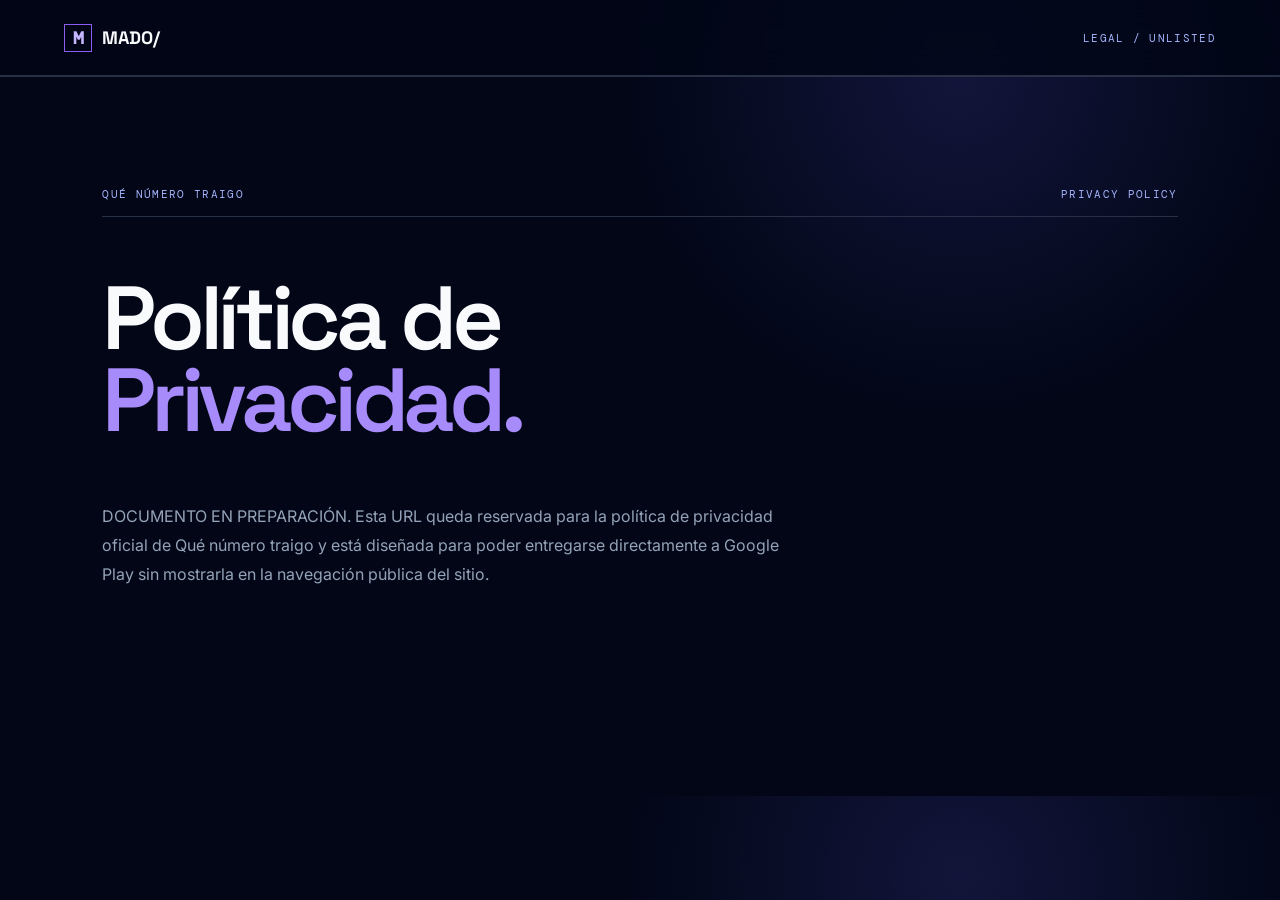
==== privacy.html @ 671d4009 "MADO" ====
<!doctype html>
<html lang="es"><head><meta charset="UTF-8"><meta name="viewport" content="width=device-width,initial-scale=1"><title>Privacy Policy — Qué número traigo</title><link rel="stylesheet" href="../../styles.css"></head>
<body>
<header class="nav"><a class="brand" href="../../index.html"><span class="brand-mark">M</span><span>MADO<span class="muted">/</span></span></a><span class="system">LEGAL / UNLISTED</span></header>
<main class="section" style="min-height:80vh">
<div class="section-head"><span>QUÉ NÚMERO TRAIGO</span><span>PRIVACY POLICY</span></div>
<h1 style="font:600 clamp(3rem,7vw,7rem)/.92 'Space Grotesk';letter-spacing:-.06em">Política de<br><span style="color:#a78bfa">Privacidad.</span></h1>
<p style="max-width:700px;color:#94a3b8;line-height:1.8">DOCUMENTO EN PREPARACIÓN. Esta URL queda reservada para la política de privacidad oficial de Qué número traigo y está diseñada para poder entregarse directamente a Google Play sin mostrarla en la navegación pública del sitio.</p>
</main>
</body></html>
---- styles.css ----
@import url('https://fonts.googleapis.com/css2?family=DM+Mono:wght@400;500&family=Inter:wght@400;500;600;700&family=Space+Grotesk:wght@400;500;600;700&display=swap');

:root{
  --bg:#020617; --surface:#0b1120; --line:#273044;
  --text:#f8fafc; --muted:#94a3b8; --violet:#8b5cf6; --blue:#6366f1;
}
*{box-sizing:border-box} html{scroll-behavior:smooth}
body{margin:0;background:radial-gradient(circle at 75% 10%,rgba(99,102,241,.16),transparent 28%),var(--bg);color:var(--text);font-family:Inter,sans-serif}
body:before{content:"";position:fixed;inset:0;pointer-events:none;opacity:.16;background-image:linear-gradient(rgba(255,255,255,.035) 1px,transparent 1px),linear-gradient(90deg,rgba(255,255,255,.035) 1px,transparent 1px);background-size:48px 48px}
a{color:inherit;text-decoration:none}.nav{height:76px;border-bottom:1px solid var(--line);display:flex;align-items:center;justify-content:space-between;padding:0 5vw;position:sticky;top:0;background:rgba(2,6,23,.84);backdrop-filter:blur(16px);z-index:10}
.brand{display:flex;gap:10px;align-items:center;font:700 18px 'Space Grotesk'}.brand-mark{width:28px;height:28px;border:1px solid var(--violet);display:grid;place-items:center;color:#c4b5fd;font-family:'DM Mono'}
.nav nav{display:flex;gap:28px;color:var(--muted);font:12px 'DM Mono'}.nav nav a:hover{color:#fff}.system,.eyebrow,.section-head,.project-number,.project-status,small{font:11px 'DM Mono';letter-spacing:.12em;color:#a5b4fc}
.hero{min-height:calc(100vh - 76px);padding:13vh 8vw 10vh;display:flex;flex-direction:column;justify-content:center;max-width:1200px}
.hero h1{font:600 clamp(4.5rem,10vw,9.5rem)/.86 'Space Grotesk';letter-spacing:-.07em;margin:24px 0}.hero h1 span,.lab h2 span{background:linear-gradient(100deg,#818cf8,#c084fc);-webkit-background-clip:text;color:transparent}.hero p{max-width:580px;color:var(--muted);font-size:18px;line-height:1.7}.actions{display:flex;gap:12px;flex-wrap:wrap;margin-top:28px}.button{border:1px solid var(--line);padding:14px 18px;font:11px 'DM Mono';transition:.2s}.button:hover{border-color:#818cf8;transform:translateY(-2px)}.button.primary{border-color:#6366f1;background:linear-gradient(100deg,#4f46e5,#7c3aed)}
.section{padding:110px 8vw;border-top:1px solid var(--line)}.section-head{display:flex;justify-content:space-between;border-bottom:1px solid var(--line);padding-bottom:15px;margin-bottom:44px}.project-card{display:grid;grid-template-columns:1fr 2.5fr auto;gap:40px;align-items:end;border:1px solid var(--line);background:rgba(11,17,32,.75);padding:42px;min-height:280px}.project-card h2{font:600 clamp(2.8rem,6vw,6rem)/.9 'Space Grotesk';letter-spacing:-.055em;margin:10px 0}.project-card p,.service p,.contact p{color:var(--muted);line-height:1.7}.project-status{align-self:start}.text-link{display:inline-block;margin-top:25px;color:#c4b5fd;font:11px 'DM Mono'}.grid{display:grid;grid-template-columns:repeat(3,1fr);border-top:1px solid var(--line);border-left:1px solid var(--line)}.service{min-height:230px;padding:30px;border-right:1px solid var(--line);border-bottom:1px solid var(--line)}.service h3{font:600 25px 'Space Grotesk';margin:45px 0 12px}.lab h2,.contact h2{font:600 clamp(3rem,7vw,7rem)/.92 'Space Grotesk';letter-spacing:-.06em;margin:0}.contact p{max-width:560px;font-size:18px;margin:28px 0}footer{display:flex;justify-content:space-between;padding:28px 8vw;border-top:1px solid var(--line);color:var(--muted);font:10px 'DM Mono'}
@media(max-width:800px){.nav nav{display:none}.system{display:none}.hero{padding:12vh 6vw}.hero h1{font-size:18vw}.section{padding:80px 6vw}.project-card{grid-template-columns:1fr;padding:28px}.grid{grid-template-columns:1fr}.section-head{font-size:9px}footer{padding:25px 6vw;gap:20px;flex-direction:column}}
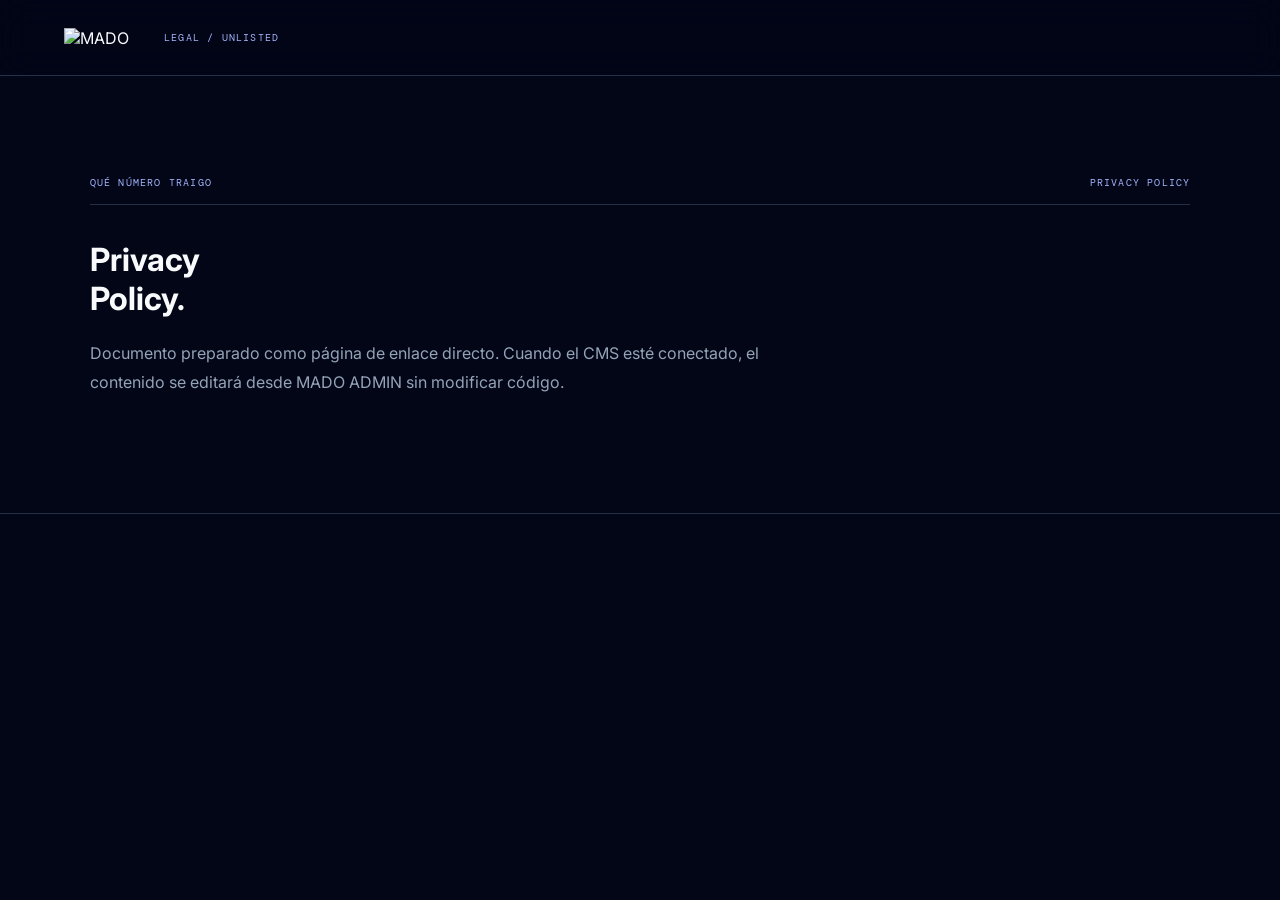
==== commit b61652dc: "MADO V2" ====
--- a/privacy.html
+++ b/privacy.html
@@ -1,10 +1 @@
-<!doctype html>
-<html lang="es"><head><meta charset="UTF-8"><meta name="viewport" content="width=device-width,initial-scale=1"><title>Privacy Policy — Qué número traigo</title><link rel="stylesheet" href="../../styles.css"></head>
-<body>
-<header class="nav"><a class="brand" href="../../index.html"><span class="brand-mark">M</span><span>MADO<span class="muted">/</span></span></a><span class="system">LEGAL / UNLISTED</span></header>
-<main class="section" style="min-height:80vh">
-<div class="section-head"><span>QUÉ NÚMERO TRAIGO</span><span>PRIVACY POLICY</span></div>
-<h1 style="font:600 clamp(3rem,7vw,7rem)/.92 'Space Grotesk';letter-spacing:-.06em">Política de<br><span style="color:#a78bfa">Privacidad.</span></h1>
-<p style="max-width:700px;color:#94a3b8;line-height:1.8">DOCUMENTO EN PREPARACIÓN. Esta URL queda reservada para la política de privacidad oficial de Qué número traigo y está diseñada para poder entregarse directamente a Google Play sin mostrarla en la navegación pública del sitio.</p>
-</main>
-</body></html>
+<!doctype html><html lang="es"><head><meta charset="UTF-8"><meta name="viewport" content="width=device-width,initial-scale=1"><title>Privacy Policy — Qué número traigo</title><link rel="stylesheet" href="../../styles.css"></head><body><header class="nav"><a class="brand" href="../../index.html"><img src="../../assets/brand/mado-logo.png" alt="MADO"></a><span class="system">LEGAL / UNLISTED</span></header><main class="section"><div class="section-head"><span>QUÉ NÚMERO TRAIGO</span><span>PRIVACY POLICY</span></div><h1 class="lab h2">Privacy<br><span>Policy.</span></h1><p style="max-width:700px;color:#94a3b8;line-height:1.8">Documento preparado como página de enlace directo. Cuando el CMS esté conectado, el contenido se editará desde MADO ADMIN sin modificar código.</p></main></body></html>
--- a/styles.css
+++ b/styles.css
@@ -1,16 +1,8 @@
-@import url('https://fonts.googleapis.com/css2?family=DM+Mono:wght@400;500&family=Inter:wght@400;500;600;700&family=Space+Grotesk:wght@400;500;600;700&display=swap');
-
-:root{
-  --bg:#020617; --surface:#0b1120; --line:#273044;
-  --text:#f8fafc; --muted:#94a3b8; --violet:#8b5cf6; --blue:#6366f1;
-}
-*{box-sizing:border-box} html{scroll-behavior:smooth}
-body{margin:0;background:radial-gradient(circle at 75% 10%,rgba(99,102,241,.16),transparent 28%),var(--bg);color:var(--text);font-family:Inter,sans-serif}
-body:before{content:"";position:fixed;inset:0;pointer-events:none;opacity:.16;background-image:linear-gradient(rgba(255,255,255,.035) 1px,transparent 1px),linear-gradient(90deg,rgba(255,255,255,.035) 1px,transparent 1px);background-size:48px 48px}
-a{color:inherit;text-decoration:none}.nav{height:76px;border-bottom:1px solid var(--line);display:flex;align-items:center;justify-content:space-between;padding:0 5vw;position:sticky;top:0;background:rgba(2,6,23,.84);backdrop-filter:blur(16px);z-index:10}
-.brand{display:flex;gap:10px;align-items:center;font:700 18px 'Space Grotesk'}.brand-mark{width:28px;height:28px;border:1px solid var(--violet);display:grid;place-items:center;color:#c4b5fd;font-family:'DM Mono'}
-.nav nav{display:flex;gap:28px;color:var(--muted);font:12px 'DM Mono'}.nav nav a:hover{color:#fff}.system,.eyebrow,.section-head,.project-number,.project-status,small{font:11px 'DM Mono';letter-spacing:.12em;color:#a5b4fc}
-.hero{min-height:calc(100vh - 76px);padding:13vh 8vw 10vh;display:flex;flex-direction:column;justify-content:center;max-width:1200px}
-.hero h1{font:600 clamp(4.5rem,10vw,9.5rem)/.86 'Space Grotesk';letter-spacing:-.07em;margin:24px 0}.hero h1 span,.lab h2 span{background:linear-gradient(100deg,#818cf8,#c084fc);-webkit-background-clip:text;color:transparent}.hero p{max-width:580px;color:var(--muted);font-size:18px;line-height:1.7}.actions{display:flex;gap:12px;flex-wrap:wrap;margin-top:28px}.button{border:1px solid var(--line);padding:14px 18px;font:11px 'DM Mono';transition:.2s}.button:hover{border-color:#818cf8;transform:translateY(-2px)}.button.primary{border-color:#6366f1;background:linear-gradient(100deg,#4f46e5,#7c3aed)}
-.section{padding:110px 8vw;border-top:1px solid var(--line)}.section-head{display:flex;justify-content:space-between;border-bottom:1px solid var(--line);padding-bottom:15px;margin-bottom:44px}.project-card{display:grid;grid-template-columns:1fr 2.5fr auto;gap:40px;align-items:end;border:1px solid var(--line);background:rgba(11,17,32,.75);padding:42px;min-height:280px}.project-card h2{font:600 clamp(2.8rem,6vw,6rem)/.9 'Space Grotesk';letter-spacing:-.055em;margin:10px 0}.project-card p,.service p,.contact p{color:var(--muted);line-height:1.7}.project-status{align-self:start}.text-link{display:inline-block;margin-top:25px;color:#c4b5fd;font:11px 'DM Mono'}.grid{display:grid;grid-template-columns:repeat(3,1fr);border-top:1px solid var(--line);border-left:1px solid var(--line)}.service{min-height:230px;padding:30px;border-right:1px solid var(--line);border-bottom:1px solid var(--line)}.service h3{font:600 25px 'Space Grotesk';margin:45px 0 12px}.lab h2,.contact h2{font:600 clamp(3rem,7vw,7rem)/.92 'Space Grotesk';letter-spacing:-.06em;margin:0}.contact p{max-width:560px;font-size:18px;margin:28px 0}footer{display:flex;justify-content:space-between;padding:28px 8vw;border-top:1px solid var(--line);color:var(--muted);font:10px 'DM Mono'}
-@media(max-width:800px){.nav nav{display:none}.system{display:none}.hero{padding:12vh 6vw}.hero h1{font-size:18vw}.section{padding:80px 6vw}.project-card{grid-template-columns:1fr;padding:28px}.grid{grid-template-columns:1fr}.section-head{font-size:9px}footer{padding:25px 6vw;gap:20px;flex-direction:column}}
+@import url('https://fonts.googleapis.com/css2?family=DM+Mono:wght@400;500&family=Inter:wght@400;500;600;700&family=Space+Grotesk:wght@500;600;700&display=swap');
+:root{--bg:#020617;--surface:#08101e;--line:#243047;--text:#f8fafc;--muted:#94a3b8;--violet:#8b5cf6;--blue:#6366f1}
+*{box-sizing:border-box}html{scroll-behavior:smooth}body{margin:0;background:var(--bg);color:var(--text);font-family:Inter,Arial,sans-serif}.grid-bg{position:fixed;inset:0;pointer-events:none;opacity:.13;background-image:linear-gradient(rgba(255,255,255,.04) 1px,transparent 1px),linear-gradient(90deg,rgba(255,255,255,.04) 1px,transparent 1px);background-size:48px 48px;z-index:-1}
+a{color:inherit;text-decoration:none}.nav{height:76px;display:flex;align-items:center;gap:35px;padding:0 5vw;border-bottom:1px solid var(--line);position:sticky;top:0;z-index:20;background:rgba(2,6,23,.82);backdrop-filter:blur(18px)}.brand img{width:155px;height:54px;object-fit:contain;object-position:left center;mix-blend-mode:screen}.nav nav{display:flex;gap:24px;margin:auto;font:11px 'DM Mono';color:var(--muted)}.nav nav a:hover{color:#fff}.nav-actions{display:flex;gap:10px;align-items:center}.admin-link{font:10px 'DM Mono';color:#818cf8;border:1px solid #27304a;padding:9px 11px}.button{display:inline-block;padding:13px 18px;border:1px solid var(--line);font:11px 'DM Mono';transition:.2s}.button:hover,.service:hover{border-color:#818cf8;transform:translateY(-2px)}.button.primary{background:linear-gradient(100deg,#4f46e5,#8b5cf6);border-color:#6366f1}.button.small{padding:10px 14px}.icon-btn{background:none;border:1px solid var(--line);color:#c4b5fd;width:35px;height:35px;cursor:pointer;font-size:18px}
+.hero{padding:90px 7vw 0;max-width:1450px;margin:auto}.eyebrow,.tag,.section-head,small,.system{font:10px 'DM Mono';letter-spacing:.12em;color:#a5b4fc}.hero-grid{display:grid;grid-template-columns:1fr .9fr;align-items:center;min-height:590px}.hero h1{font:600 clamp(4rem,8.5vw,8.7rem)/.87 'Space Grotesk';letter-spacing:-.075em;margin:24px 0}.hero h1 span,.lab h2 span{background:linear-gradient(100deg,#6366f1,#c084fc);-webkit-background-clip:text;color:transparent}.hero p{max-width:570px;color:var(--muted);font-size:18px;line-height:1.7}.actions{display:flex;gap:10px;flex-wrap:wrap;margin-top:28px}.hero-art{min-height:480px;position:relative;display:grid;place-items:center}.orb{width:330px;height:330px;border-radius:50%;background:radial-gradient(circle,#7c3aed 0,#4f46e5 18%,transparent 67%);filter:blur(15px);opacity:.75}.terminal{position:absolute;border:1px solid #414b6b;background:linear-gradient(145deg,rgba(12,18,35,.92),rgba(5,8,20,.72));padding:28px;width:280px;box-shadow:0 0 90px rgba(99,102,241,.25);font:11px 'DM Mono';line-height:2;color:#a5b4fc}.terminal b{font:600 55px 'Space Grotesk';color:#fff;display:block;line-height:1}.terminal small{font-size:9px}.quick-grid{display:grid;grid-template-columns:repeat(6,1fr);border-top:1px solid var(--line);border-bottom:1px solid var(--line)}.quick-grid a{padding:22px 10px;text-align:center;border-right:1px solid var(--line);font:10px 'DM Mono';color:var(--muted)}.quick-grid a:hover{color:#fff;background:#0b1120}.quick-grid span{display:block;font-size:25px;color:#8b5cf6;margin-bottom:9px}
+.section{padding:100px 7vw;border-bottom:1px solid var(--line);max-width:1450px;margin:auto}.section-head{display:flex;justify-content:space-between;padding-bottom:15px;border-bottom:1px solid var(--line);margin-bottom:35px}.section-head a{color:#c4b5fd}.featured{display:grid;grid-template-columns:2fr 1fr;gap:14px}.featured-card,.next-card{border:1px solid var(--line);background:linear-gradient(145deg,rgba(10,17,32,.95),rgba(3,7,18,.92));padding:40px;min-height:390px;position:relative;overflow:hidden}.featured-card{display:grid;grid-template-columns:1.2fr .8fr}.featured-card h2{font:600 clamp(3rem,5vw,5.5rem)/.88 'Space Grotesk';letter-spacing:-.06em;margin:18px 0}.featured-card p,.next-card p,.service p,.contact p{color:var(--muted);line-height:1.65}.chips{display:flex;gap:7px;margin:22px 0}.chips span{border:1px solid var(--line);padding:6px 9px;font:9px 'DM Mono';color:#a5b4fc}.phone{align-self:center;justify-self:center;width:170px;height:300px;border:2px solid #4f46e5;border-radius:25px;display:grid;place-items:center;font:700 75px 'Space Grotesk';background:radial-gradient(circle at 50% 35%,#312e81,transparent 50%)}.phone small{text-align:center;position:absolute;margin-top:180px}.next-card h3{font:600 40px 'Space Grotesk';margin-top:110px}.muted{color:var(--muted);font:10px 'DM Mono'}.service-grid{display:grid;grid-template-columns:repeat(3,1fr);border-left:1px solid var(--line);border-top:1px solid var(--line)}.service{padding:30px;min-height:220px;border-right:1px solid var(--line);border-bottom:1px solid var(--line);transition:.2s}.service h3{font:600 28px 'Space Grotesk';margin:50px 0 10px}.lab h2,.contact h2{font:600 clamp(3.5rem,7vw,7.5rem)/.9 'Space Grotesk';letter-spacing:-.07em;margin:0}.contact p{font-size:22px}.contact{padding-bottom:140px}footer{display:flex;justify-content:space-between;gap:20px;padding:26px 7vw;color:var(--muted);font:10px 'DM Mono'}footer a{color:#a5b4fc}
+.modal{position:fixed;inset:0;background:rgba(0,0,0,.7);backdrop-filter:blur(10px);display:none;place-items:start center;padding-top:15vh;z-index:50}.modal.open{display:grid}.modal-box{width:min(650px,90vw);border:1px solid #3b4663;background:#060b17;padding:30px;position:relative}.close{position:absolute;right:18px;top:12px;background:none;border:0;color:#fff;font-size:28px;cursor:pointer}.modal input{width:100%;margin:30px 0 15px;background:#0c1425;border:1px solid var(--line);padding:15px;color:#fff;font:14px 'DM Mono'}.result{display:block;padding:15px;border-top:1px solid var(--line);color:#c4b5fd}
+@media(max-width:900px){.nav nav{display:none}.nav{justify-content:space-between}.admin-link{display:none}.hero{padding:65px 6vw 0}.hero-grid{grid-template-columns:1fr}.hero-art{min-height:330px}.quick-grid{grid-template-columns:repeat(3,1fr)}.featured,.featured-card{grid-template-columns:1fr}.phone{display:none}.service-grid{grid-template-columns:1fr}.section{padding:75px 6vw}footer{flex-direction:column}}
